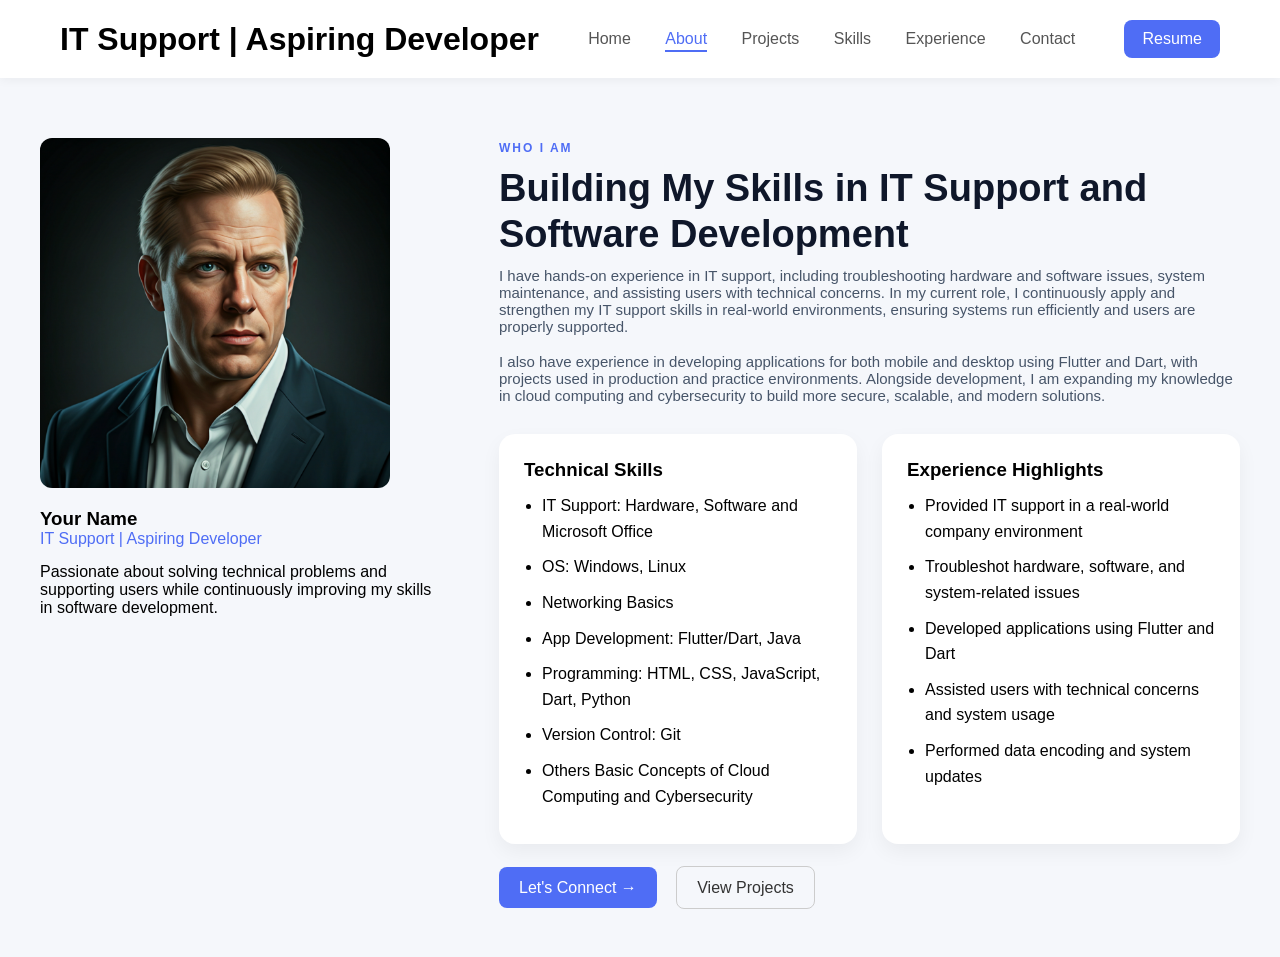
==== pages/about.html @ dac9db4a "first commit" ====
<!DOCTYPE html>
<html lang="en">
<head>
  <meta charset="UTF-8" />
  <meta name="viewport" content="width=device-width, initial-scale=1.0"/>
  <title>About Me</title>
 <link rel="stylesheet" href="/css/global.css">
<link rel="stylesheet" href="/css/about.css">
</head>
<body>

<header>
  <h2>IT Support | Aspiring Developer</h2>
  <nav>
    <a href="../index.html">Home</a>
    <a href="about.html" class="active">About</a>
    <a href="projects.html">Projects</a>
    <a href="#">Skills</a>
    <a href="experience.html">Experience</a>
    <a href="contact.html">Contact</a>
  </nav>
  <a href="../assets/resume/Jerome-Angelo-Pena-ATS-resume.pdf" class="btn">Resume</a>
</header>

<section class="about">
  <div class="about-container">

    <!-- LEFT (Profile Info) -->
    <div class="about-left">
      <img src="../assets/images/sample_profile.png" alt="Profile" />

      <h3>Your Name</h3>
      <p class="role">IT Support | Aspiring Developer</p>

      <p class="mini-desc">
        Passionate about solving technical problems and supporting users while continuously improving my skills in software development.
      </p>
    </div>

    <!-- RIGHT (Content) -->
    <div class="about-right">

      <span class="section-label">WHO I AM</span>

      <h1>
        Building My Skills in IT Support and Software Development
      </h1>

     <p>
  I have hands-on experience in IT support, including troubleshooting hardware and software issues, system maintenance, and assisting users with technical concerns. In my current role, I continuously apply and strengthen my IT support skills in real-world environments, ensuring systems run efficiently and users are properly supported.
</p>

<p>
  I also have experience in developing applications for both mobile and desktop using Flutter and Dart, with projects used in production and practice environments. Alongside development, I am expanding my knowledge in cloud computing and cybersecurity to build more secure, scalable, and modern solutions.
</p>

      <!-- SKILLS -->
     <div class="about-cards">

  <!-- Technical Skills -->
  <div class="card">
    <h3>Technical Skills</h3>
    <ul>
      <li>IT Support: Hardware, Software and Microsoft Office</li>
      <li>OS: Windows, Linux</li>
      <li>Networking Basics</li>
      <li>App Development: Flutter/Dart, Java</li>
      <li>Programming: HTML, CSS, JavaScript, Dart, Python</li>
      <li>Version Control: Git</li>
      <li>Others Basic Concepts of Cloud Computing and Cybersecurity</li>
    </ul>
  </div>

 <!-- Experience Highlights -->
<div class="card">
  <h3>Experience Highlights</h3>
  <ul>
    <li>Provided IT support in a real-world company environment</li>
    <li>Troubleshot hardware, software, and system-related issues</li>
    <li>Developed applications using Flutter and Dart</li>
    <li>Assisted users with technical concerns and system usage</li>
    <li>Performed data encoding and system updates</li>
  </ul>
</div>

</div>

      <!-- CTA -->
      <div class="about-buttons">
        <a href="contact.html" class="primary">Let's Connect →</a>
        <a href="projects.html" class="secondary">View Projects</a>
      </div>

    </div>

  </div>
</section>

<script src="../js/script.js"></script>
</body>
</html>
---- css/global.css ----
/* RESET */
* {
  margin: 0;
  padding: 0;
  box-sizing: border-box;
}

/* BODY */
body {
  font-family: 'Segoe UI', Tahoma, Geneva, Verdana, sans-serif;
  background: #f5f7fb;
}

/* HEADER */
header {
  display: flex;
  justify-content: space-between;
  align-items: center;
  padding: 20px 60px;
  background: white;
  box-shadow: 0 2px 10px rgba(0,0,0,0.05);
}

/* NAV */
nav a {
  margin: 0 15px;
  text-decoration: none;
  color: #555;
  font-weight: 500;
  position: relative;
  padding-bottom: 5px;
}

nav a.active {
  color: #4f6df5;
}

nav a.active::after {
  content: '';
  position: absolute;
  left: 0;
  bottom: 0;
  width: 100%;
  height: 2px;
  background: #4f6df5;
}

nav a:hover {
  color: #4f6df5;
}

/* BUTTONS */
.btn {
  background: #4f6df5;
  color: white;
  padding: 10px 18px;
  border-radius: 8px;
  text-decoration: none;
}

.primary {
  background: #4f6df5;
  color: white;
}

.secondary {
  border: 1px solid #ccc;
  color: #333;
}

/* DARK MODE */
body.dark {
  background: #0f172a;
  color: #e2e8f0;
}

body.dark header {
  background: #1e293b;
}

body.dark nav a {
  color: #cbd5f5;
}

/* CONTAINER CONTROL */
section {
  width: 100%;
  padding: 60px 20px;
}

img {
  max-width: 100%;
  height: auto;
}

/* TEXT SCALING */
h1 {
  font-size: clamp(28px, 5vw, 48px);
}

h2 {
  font-size: clamp(22px, 4vw, 32px);
}

p {
  font-size: clamp(14px, 2vw, 16px);
}

@media (max-width: 900px) {
  header {
    flex-direction: column;
    gap: 15px;
    padding: 20px;
  }

  nav {
    display: flex;
    flex-wrap: wrap;
    justify-content: center;
  }

  nav a {
    margin: 5px 10px;
  }
}
---- css/about.css ----
.about {
  padding: 60px 20px;
}

.about-container {
  display: flex;
  gap: 60px;
  max-width: 1200px;   /* 🔥 THIS FIXES LAYOUT */
  margin: 0 auto;      /* center content */
  align-items: flex-start;
}

.about-left {
  width: 35%;
}

.about-left img {
  width: 100%;
  max-width: 350px;   /* 🔥 prevents huge image */
  border-radius: 12px;
  display: block;
}

.about-right {
  width: 65%;
}

.about-right h1 {
  font-size: 36px;
  line-height: 1.2;
}

.about-right p {
  margin-bottom: 18px;
}

.about-left h3 {
  margin-top: 20px;
}

.section-label {
  margin-bottom: 10px;
}

.about-buttons {
  margin-top: 35px;
}

.hero {
  display: flex;
  align-items: center;
  justify-content: space-between;
  padding: 80px 60px;
}

.hero-text {
  max-width: 50%;
}

.badge {
  background: #e5edff;
  color: #4f6df5;
  padding: 6px 12px;
  border-radius: 20px;
  font-size: 12px;
}

h1 {
  font-size: 48px;
  margin: 10px 0;
}

.role {
  color: #4f6df5;
  margin-bottom: 15px;
}

.desc {
  color: #555;
  margin-bottom: 25px;
  line-height: 1.6;
}

.about-buttons a {
  margin-right: 15px;
  padding: 12px 20px;
  border-radius: 8px;
  text-decoration: none;
}

.hero-img img {
  width: 320px;
  border-radius: 12px;
  box-shadow: 0 10px 30px rgba(0,0,0,0.1);
}

.section-label {
  font-size: 12px;
  color: #4f6df5;
  letter-spacing: 2px;
  font-weight: 600;
}

.about-right h1 {
  font-size: 38px;
  font-weight: 700;
  line-height: 1.2;
  color: #0f172a;
}

.about-right p {
  font-size: 15px;
  color: #475569;
}

.about-cards {
  display: flex;
  gap: 25px;
  margin-top: 30px;
  align-items: stretch;
}

.card {
  flex: 1;
  min-width: 0;
}

.card {
  background: white;
  padding: 25px;
  border-radius: 16px;
  box-shadow: 0 8px 20px rgba(0,0,0,0.05);
}

.card h3 {
  margin-bottom: 12px;
}

.card ul {
  margin-top: 10px;
  padding-left: 18px;
}

.card ul li {
  margin-bottom: 10px;
  line-height: 1.6;
}

.card:hover {
  transform: translateY(-5px);
}

@media (max-width: 900px) {
  .about-container {
    flex-direction: column;
    gap: 30px;
  }

  .about-left,
  .about-right {
    width: 100%;
    text-align: center;
  }

  .about-left img {
    margin: 0 auto;
  }

  .about-cards {
    flex-direction: column;
  }
}

@media (max-width: 600px) {
  .buttons,
  .about-buttons {
    display: flex;
    flex-direction: column;
    gap: 10px;
  }

  .buttons a,
  .about-buttons a {
    width: 100%;
    text-align: center;
  }
}
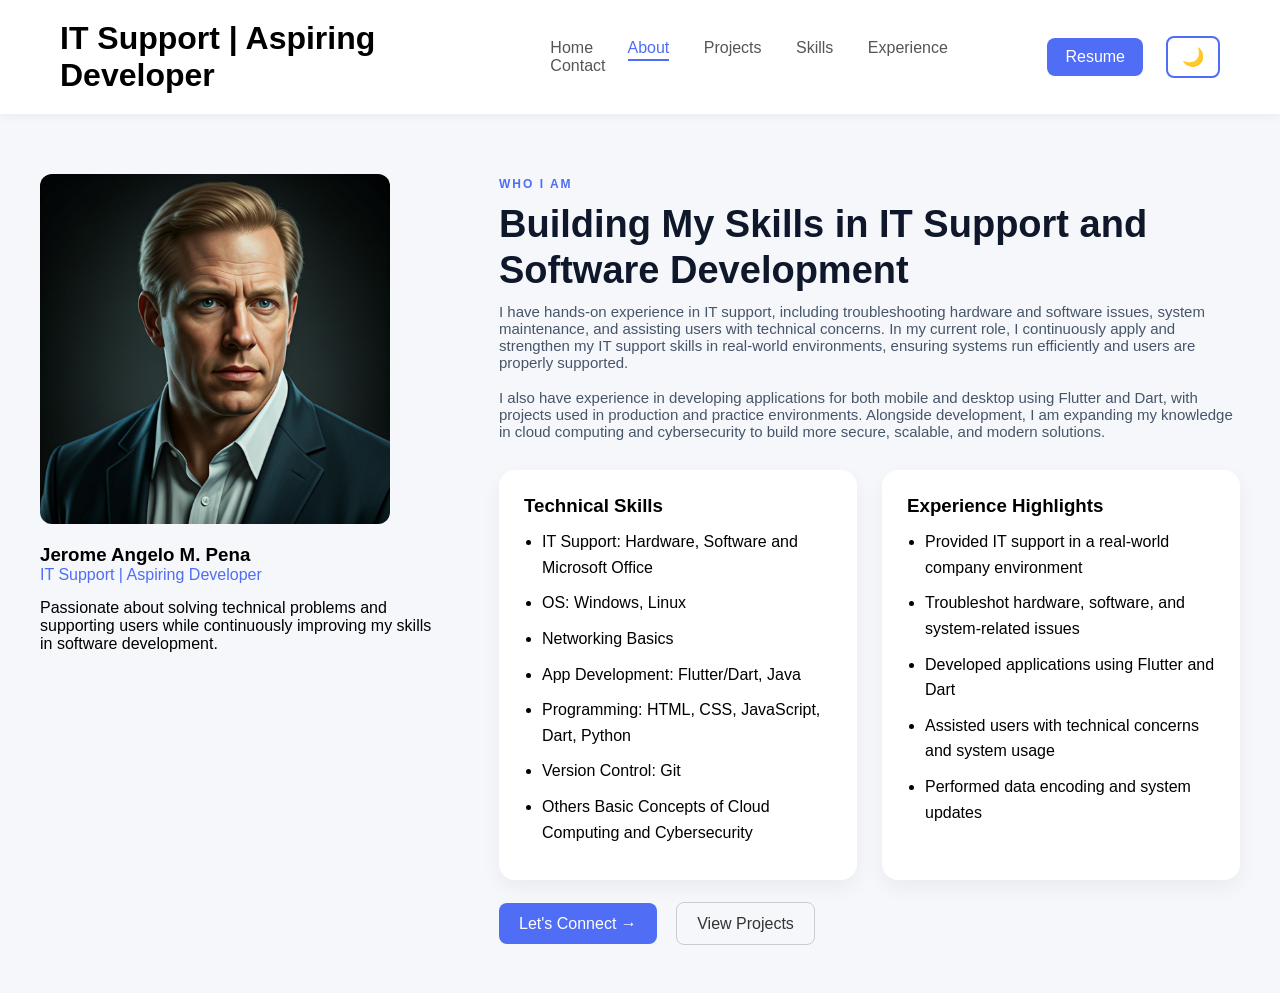
==== commit c398c4f7: "UI Updates with display data" ====
--- a/pages/about.html
+++ b/pages/about.html
@@ -15,11 +15,12 @@
     <a href="../index.html">Home</a>
     <a href="about.html" class="active">About</a>
     <a href="projects.html">Projects</a>
-    <a href="#">Skills</a>
+    <a href="skill.html">Skills</a>
     <a href="experience.html">Experience</a>
     <a href="contact.html">Contact</a>
   </nav>
   <a href="../assets/resume/Jerome-Angelo-Pena-ATS-resume.pdf" class="btn">Resume</a>
+  <button id="theme-toggle">🌙</button>
 </header>
 
 <section class="about">
@@ -29,7 +30,7 @@
     <div class="about-left">
       <img src="../assets/images/sample_profile.png" alt="Profile" />
 
-      <h3>Your Name</h3>
+      <h3>Jerome Angelo M. Pena</h3>
       <p class="role">IT Support | Aspiring Developer</p>
 
       <p class="mini-desc">
--- a/css/global.css
+++ b/css/global.css
@@ -19,6 +19,7 @@
   padding: 20px 60px;
   background: white;
   box-shadow: 0 2px 10px rgba(0,0,0,0.05);
+  gap: 15px;
 }
 
 /* NAV */
@@ -56,6 +57,34 @@
   padding: 10px 18px;
   border-radius: 8px;
   text-decoration: none;
+}
+
+/* THEME TOGGLE BUTTON */
+#theme-toggle {
+  background: transparent;
+  color: #4f6df5;
+  border: 2px solid #4f6df5;
+  padding: 8px 14px;
+  border-radius: 8px;
+  cursor: pointer;
+  font-size: 18px;
+  transition: all 0.3s ease;
+  margin-left: 8px;
+}
+
+#theme-toggle:hover {
+  background: #4f6df5;
+  color: white;
+}
+
+body.dark #theme-toggle {
+  border-color: #4f6df5;
+  color: #4f6df5;
+}
+
+body.dark #theme-toggle:hover {
+  background: #4f6df5;
+  color: white;
 }
 
 .primary {
--- a/css/about.css
+++ b/css/about.css
@@ -86,6 +86,18 @@
   padding: 12px 20px;
   border-radius: 8px;
   text-decoration: none;
+  transition: all 0.3s ease;
+}
+
+.about-buttons a.primary:hover {
+  background: #3d5ce0;
+  transform: translateY(-2px);
+  box-shadow: 0 4px 12px rgba(79, 109, 245, 0.4);
+}
+
+.about-buttons a.secondary:hover {
+  background: #f0f0f0;
+  border-color: #999;
 }
 
 .hero-img img {
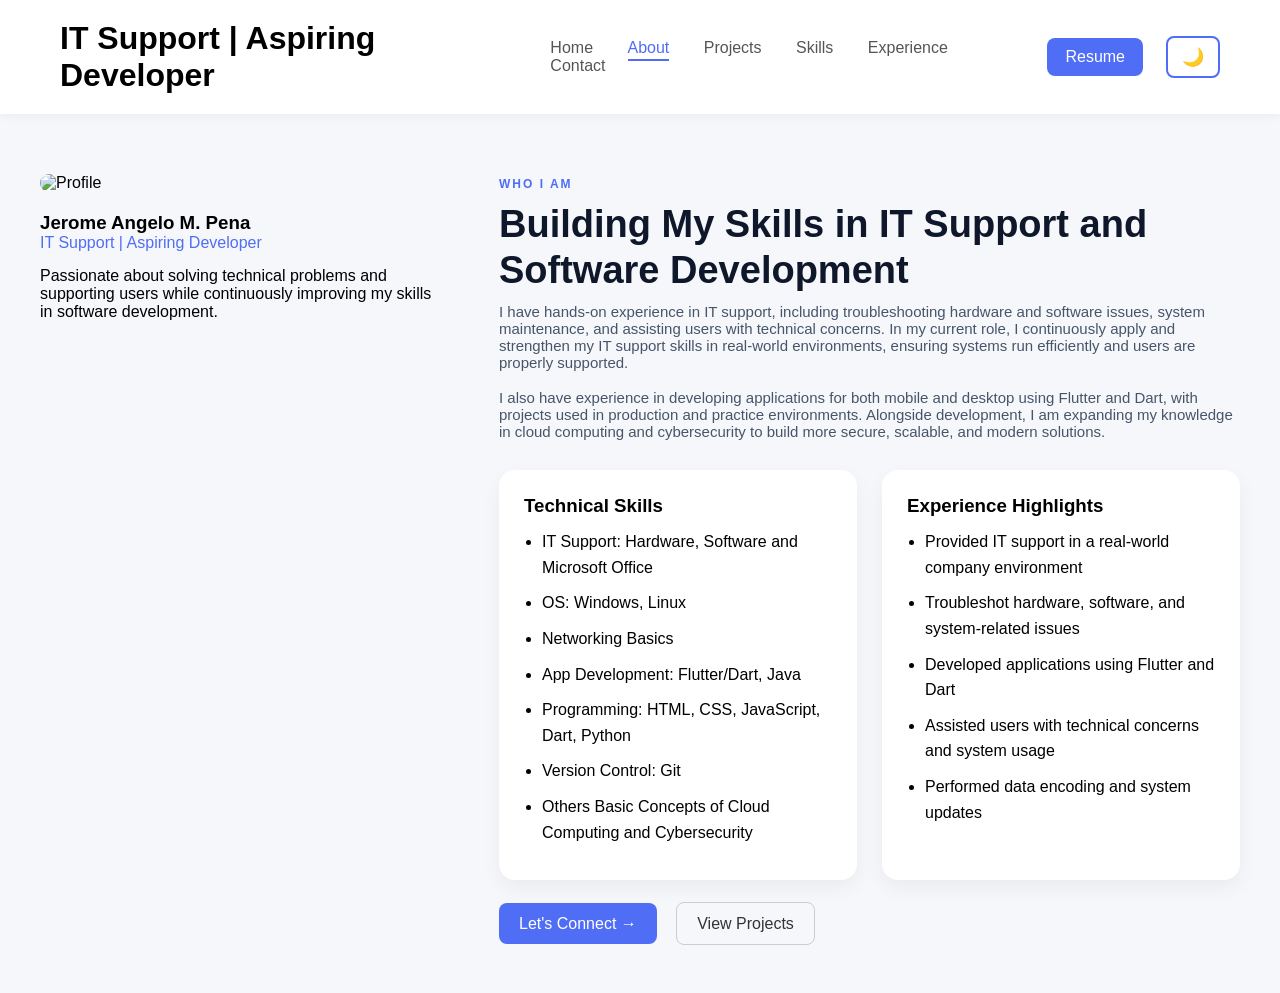
==== commit d3cd655c: "Information Added" ====
--- a/pages/about.html
+++ b/pages/about.html
@@ -28,7 +28,7 @@
 
     <!-- LEFT (Profile Info) -->
     <div class="about-left">
-      <img src="../assets/images/sample_profile.png" alt="Profile" />
+      <img src="../assets/images/about_image.JPG" alt="Profile" />
 
       <h3>Jerome Angelo M. Pena</h3>
       <p class="role">IT Support | Aspiring Developer</p>
--- a/css/about.css
+++ b/css/about.css
@@ -196,4 +196,58 @@
     width: 100%;
     text-align: center;
   }
+}
+
+/* Dark Mode */
+body.dark .about {
+  background: #0f172a;
+}
+
+body.dark .about-right h1 {
+  color: #e2e8f0;
+}
+
+body.dark .about-right p {
+  color: #94a3b8;
+}
+
+body.dark .about-left h3 {
+  color: #e2e8f0;
+}
+
+body.dark .section-label {
+  color: #4f6df5;
+}
+
+body.dark .card {
+  background: #1e293b;
+  box-shadow: 0 8px 20px rgba(0,0,0,0.2);
+}
+
+body.dark .card h3 {
+  color: #e2e8f0;
+}
+
+body.dark .card ul li {
+  color: #cbd5e1;
+}
+
+body.dark .badge {
+  background: #1e293b;
+  color: #4f6df5;
+}
+
+body.dark .desc {
+  color: #94a3b8;
+}
+
+body.dark .about-buttons a.secondary {
+  background: #1e293b;
+  border-color: #475569;
+  color: #cbd5e1;
+}
+
+body.dark .about-buttons a.secondary:hover {
+  background: #334155;
+  border-color: #64748b;
 }
